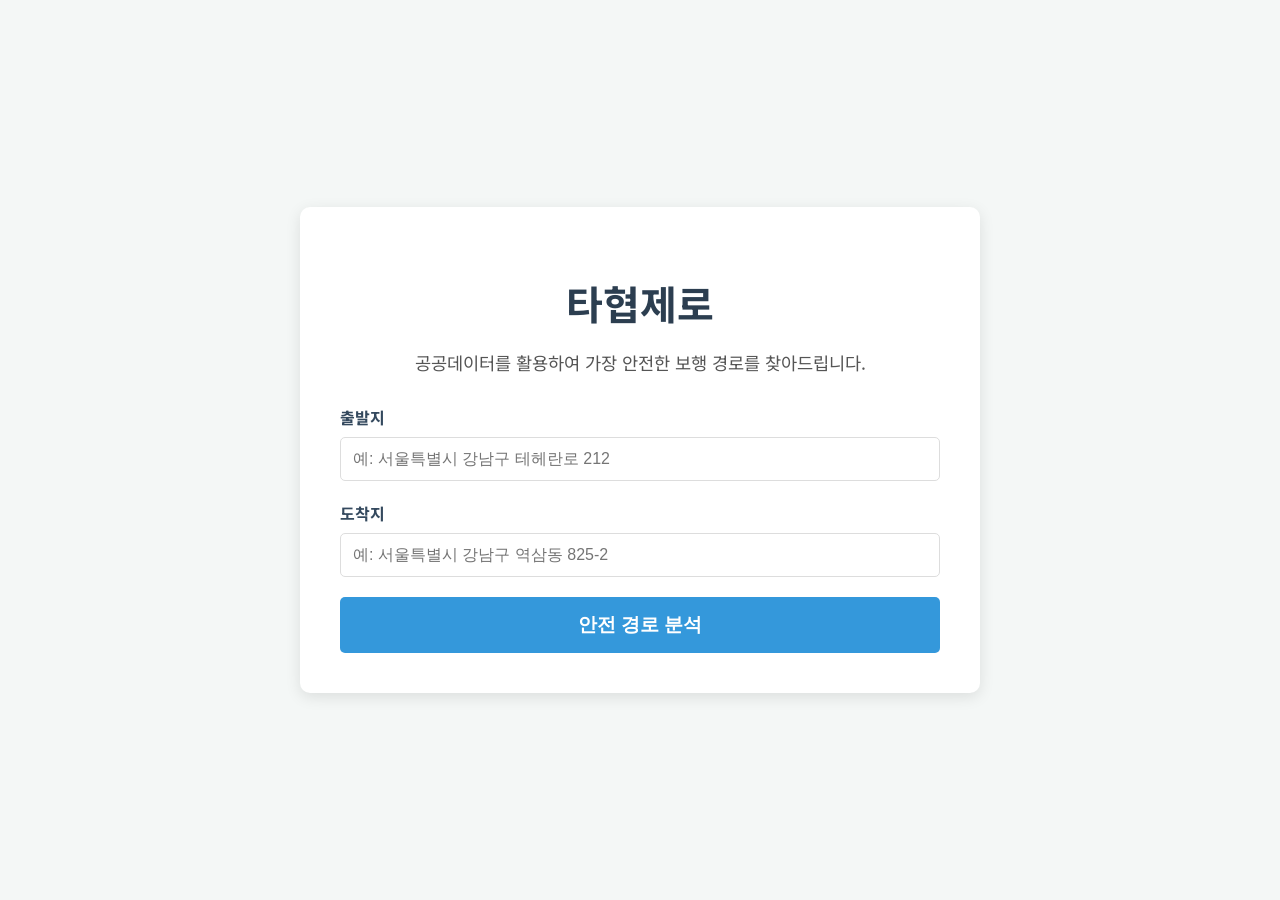
==== templates/index.html @ 379e8f8e "add Comp_Zero prosess, 일부 구현함" ====
<!DOCTYPE html>
<html lang="ko">
<head>
    <meta charset="UTF-8">
    <meta name="viewport" content="width=device-width, initial-scale=1.0">
    <title>타협제로 - 안전 경로 탐색</title>
    <link rel="stylesheet" href="/static/style.css">
</head>
<body>
    <div class="container">
        <h1>타협제로</h1>
        <p>공공데이터를 활용하여 가장 안전한 보행 경로를 찾아드립니다.</p>
        <form id="route-form">
            <div class="input-group">
                <label for="start-address">출발지</label>
                <input type="text" id="start-address" name="start_address" placeholder="예: 서울특별시 강남구 테헤란로 212" required>
            </div>
            <div class="input-group">
                <label for="end-address">도착지</label>
                <input type="text" id="end-address" name="end_address" placeholder="예: 서울특별시 강남구 역삼동 825-2" required>
            </div>
            <button type="submit">안전 경로 분석</button>
        </form>
        <div id="loading-indicator" style="display: none;">
            <p>경로를 분석 중입니다. 잠시만 기다려주세요...</p>
        </div>
        <div id="result-container" style="display: none;">
            <h2>분석 결과</h2>
            <div id="result-text"></div>
        </div>
    </div>
    <script src="/static/script.js"></script>
</body>
</html>
---- static/style.css ----
@import url('https://fonts.googleapis.com/css2?family=Noto+Sans+KR:wght@400;700&display=swap');

body {
    font-family: 'Noto Sans KR', sans-serif;
    background-color: #f4f7f6;
    color: #333;
    display: flex;
    justify-content: center;
    align-items: center;
    min-height: 100vh;
    margin: 0;
}

.container {
    background-color: #fff;
    padding: 40px;
    border-radius: 10px;
    box-shadow: 0 4px 15px rgba(0, 0, 0, 0.1);
    width: 100%;
    max-width: 600px;
    text-align: center;
}

h1 {
    font-size: 2.5em;
    color: #2c3e50;
    margin-bottom: 10px;
}

p {
    font-size: 1.1em;
    color: #555;
    margin-bottom: 30px;
}

.input-group {
    margin-bottom: 20px;
    text-align: left;
}

.input-group label {
    display: block;
    margin-bottom: 8px;
    font-weight: 700;
    color: #34495e;
}

.input-group input {
    width: 100%;
    padding: 12px;
    border: 1px solid #ddd;
    border-radius: 5px;
    font-size: 1em;
    box-sizing: border-box;
}

button {
    background-color: #3498db;
    color: white;
    border: none;
    padding: 15px 30px;
    font-size: 1.2em;
    font-weight: 700;
    border-radius: 5px;
    cursor: pointer;
    transition: background-color 0.3s;
    width: 100%;
}

button:hover {
    background-color: #2980b9;
}

#loading-indicator {
    margin-top: 20px;
    color: #555;
}

#result-container {
    margin-top: 30px;
    padding: 20px;
    background-color: #ecf0f1;
    border-radius: 5px;
    text-align: left;
}

#result-container h2 {
    margin-top: 0;
    color: #2c3e50;
    border-bottom: 2px solid #bdc3c7;
    padding-bottom: 10px;
}

#result-text p {
    margin-bottom: 10px;
    line-height: 1.6;
}
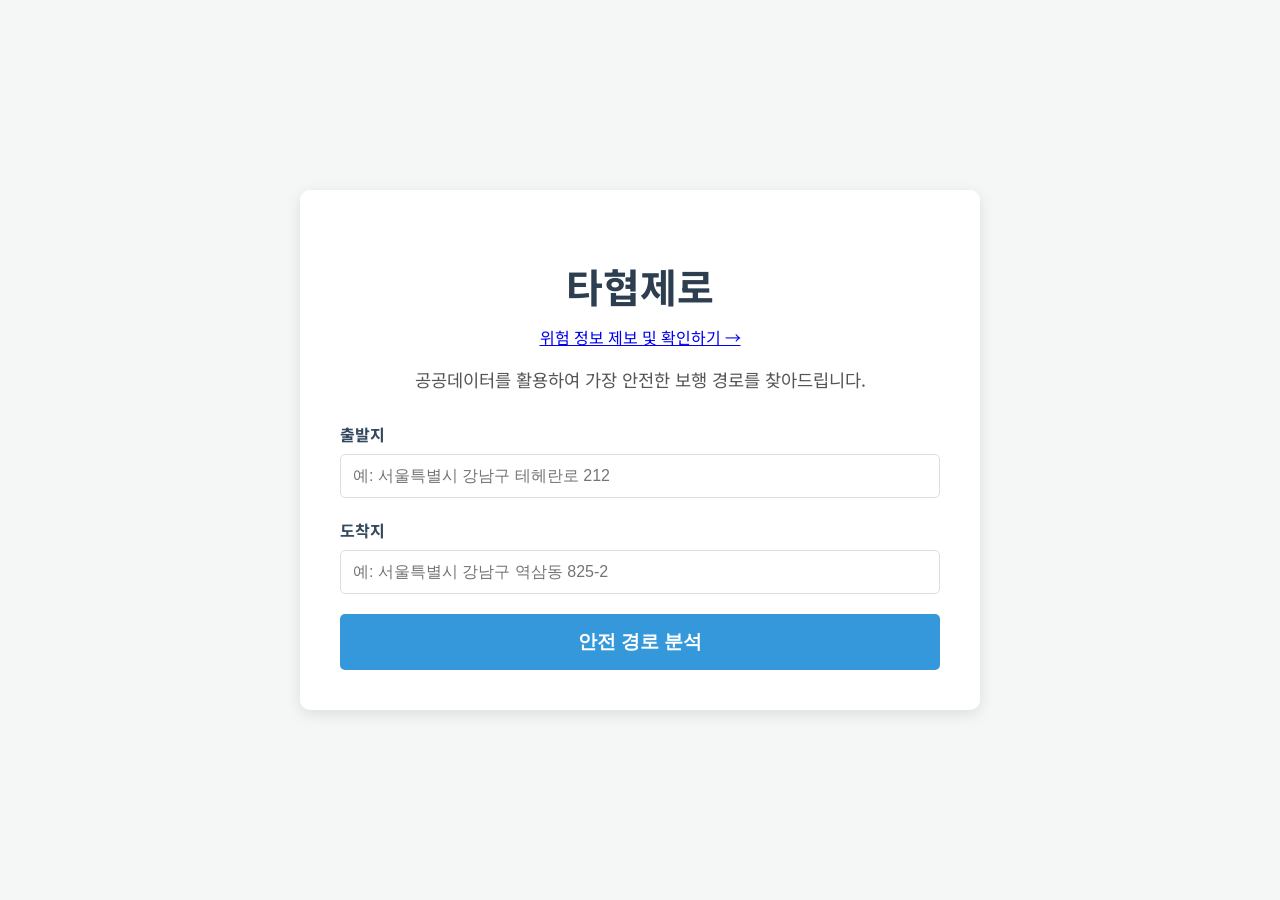
==== commit 8c74a14f: "Feat: Include frontend display updates and CSV data files" ====
--- a/templates/index.html
+++ b/templates/index.html
@@ -8,7 +8,10 @@
 </head>
 <body>
     <div class="container">
-        <h1>타협제로</h1>
+        <header class="page-header">
+            <h1>타협제로</h1>
+            <a href="/reports">위험 정보 제보 및 확인하기 &rarr;</a>
+        </header>
         <p>공공데이터를 활용하여 가장 안전한 보행 경로를 찾아드립니다.</p>
         <form id="route-form">
             <div class="input-group">
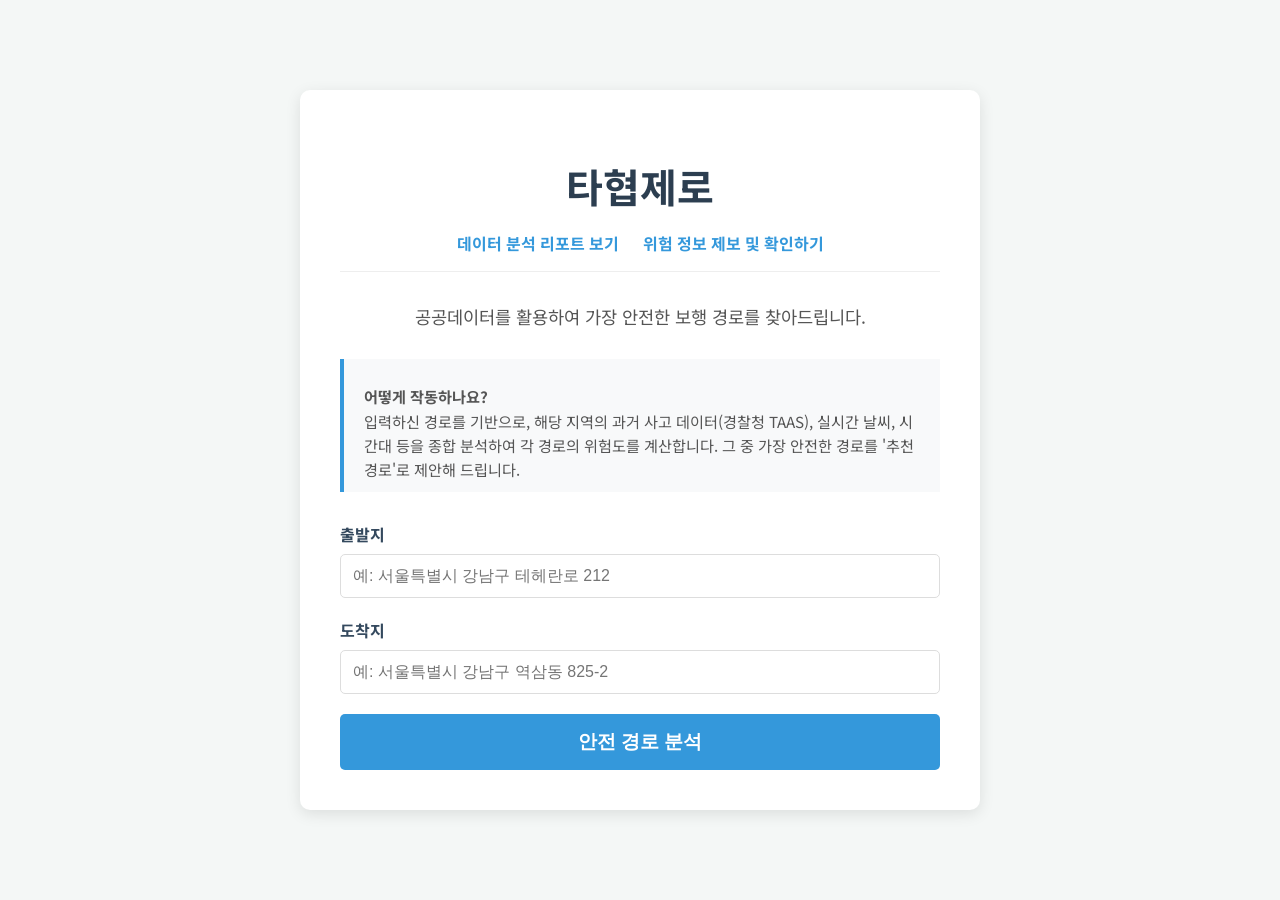
==== commit cc2105bb: "add 기능 수정" ====
--- a/templates/index.html
+++ b/templates/index.html
@@ -5,14 +5,23 @@
     <meta name="viewport" content="width=device-width, initial-scale=1.0">
     <title>타협제로 - 안전 경로 탐색</title>
     <link rel="stylesheet" href="/static/style.css">
+    <script type="text/javascript" src="//dapi.kakao.com/v2/maps/sdk.js?appkey={{ kakao_js_key }}"></script>
 </head>
 <body>
     <div class="container">
         <header class="page-header">
             <h1>타협제로</h1>
-            <a href="/reports">위험 정보 제보 및 확인하기 &rarr;</a>
+            <nav class="header-nav">
+                <a href="/analysis">데이터 분석 리포트 보기</a>
+                <a href="/reports">위험 정보 제보 및 확인하기</a>
+            </nav>
         </header>
         <p>공공데이터를 활용하여 가장 안전한 보행 경로를 찾아드립니다.</p>
+        <div class="description-box">
+            <p><strong>어떻게 작동하나요?</strong><br>
+            입력하신 경로를 기반으로, 해당 지역의 과거 사고 데이터(경찰청 TAAS), 실시간 날씨, 시간대 등을 종합 분석하여 각 경로의 위험도를 계산합니다. 그 중 가장 안전한 경로를 '추천 경로'로 제안해 드립니다.
+            </p>
+        </div>
         <form id="route-form">
             <div class="input-group">
                 <label for="start-address">출발지</label>
@@ -27,11 +36,17 @@
         <div id="loading-indicator" style="display: none;">
             <p>경로를 분석 중입니다. 잠시만 기다려주세요...</p>
         </div>
+
+        <div id="map" style="width:100%;height:400px;margin-top:30px;display:none;border-radius: 5px; position: relative;">
+            <div id="map-legend" style="display: none;"></div>
+        </div>
+
         <div id="result-container" style="display: none;">
             <h2>분석 결과</h2>
             <div id="result-text"></div>
+            <div id="result-breakdown"></div>
         </div>
     </div>
-    <script src="/static/script.js"></script>
+    <script src="/static/script.js?v=1.1"></script>
 </body>
 </html>
--- a/static/style.css
+++ b/static/style.css
@@ -21,16 +21,58 @@
     text-align: center;
 }
 
+.page-header {
+    margin-bottom: 20px;
+}
+
 h1 {
     font-size: 2.5em;
     color: #2c3e50;
     margin-bottom: 10px;
 }
 
+.header-nav {
+    display: flex;
+    justify-content: center;
+    gap: 1.5rem;
+    margin-top: 1rem;
+    padding-bottom: 1rem;
+    border-bottom: 1px solid #eee;
+    margin-bottom: 2rem;
+}
+
+.header-nav a {
+    text-decoration: none;
+    color: #3498db;
+    font-weight: 700;
+    font-size: 1rem;
+    transition: color 0.2s;
+}
+
+.header-nav a:hover {
+    color: #2980b9;
+}
+
+
 p {
     font-size: 1.1em;
     color: #555;
     margin-bottom: 30px;
+}
+
+.description-box {
+    background-color: #f8f9fa;
+    border-left: 4px solid #3498db;
+    padding: 10px 20px;
+    margin-bottom: 30px;
+    text-align: left;
+}
+
+.description-box p {
+    font-size: 0.95em;
+    color: #555;
+    line-height: 1.6;
+    margin-bottom: 0;
 }
 
 .input-group {
@@ -76,6 +118,49 @@
     color: #555;
 }
 
+#map-legend {
+    position: absolute;
+    bottom: 10px;
+    right: 10px;
+    background-color: rgba(255, 255, 255, 0.9);
+    padding: 10px;
+    border-radius: 5px;
+    box-shadow: 0 2px 5px rgba(0,0,0,0.2);
+    z-index: 10;
+    font-size: 0.8rem;
+}
+
+#map-legend h5 {
+    margin: 0 0 5px 0;
+    padding: 0;
+    text-align: center;
+    font-weight: 700;
+}
+
+#map-legend ul {
+    list-style: none;
+    margin: 0;
+    padding: 0;
+}
+
+#map-legend li {
+    display: flex;
+    align-items: center;
+    margin-bottom: 4px;
+}
+
+#map-legend li:last-child {
+    margin-bottom: 0;
+}
+
+.legend-color {
+    display: inline-block;
+    width: 20px;
+    height: 8px;
+    margin-right: 8px;
+    border-radius: 2px;
+}
+
 #result-container {
     margin-top: 30px;
     padding: 20px;
@@ -84,14 +169,59 @@
     text-align: left;
 }
 
-#result-container h2 {
+#result-container h2, #result-breakdown h4 {
     margin-top: 0;
     color: #2c3e50;
     border-bottom: 2px solid #bdc3c7;
     padding-bottom: 10px;
+    margin-bottom: 15px;
 }
 
 #result-text p {
     margin-bottom: 10px;
     line-height: 1.6;
 }
+
+.risk-score {
+    font-weight: 700;
+    padding: 2px 6px;
+    border-radius: 4px;
+    color: white;
+}
+
+.risk-score.blue { background-color: #3498db; }
+.risk-score.green { background-color: #2ecc71; }
+.risk-score.yellow { background-color: #f1c40f; color: #333; }
+.risk-score.orange { background-color: #e67e22; }
+.risk-score.red { background-color: #e74c3c; }
+
+
+#result-breakdown {
+    margin-top: 20px;
+}
+
+.breakdown-list {
+    list-style-type: none;
+    padding: 0;
+    margin: 0;
+}
+
+.breakdown-list li {
+    display: flex;
+    justify-content: space-between;
+    padding: 10px;
+    border-bottom: 1px solid #dde;
+}
+
+.breakdown-list li:last-child {
+    border-bottom: none;
+}
+
+.breakdown-list .reason {
+    color: #555;
+}
+
+.breakdown-list .score {
+    font-weight: 700;
+    color: #c0392b;
+}
